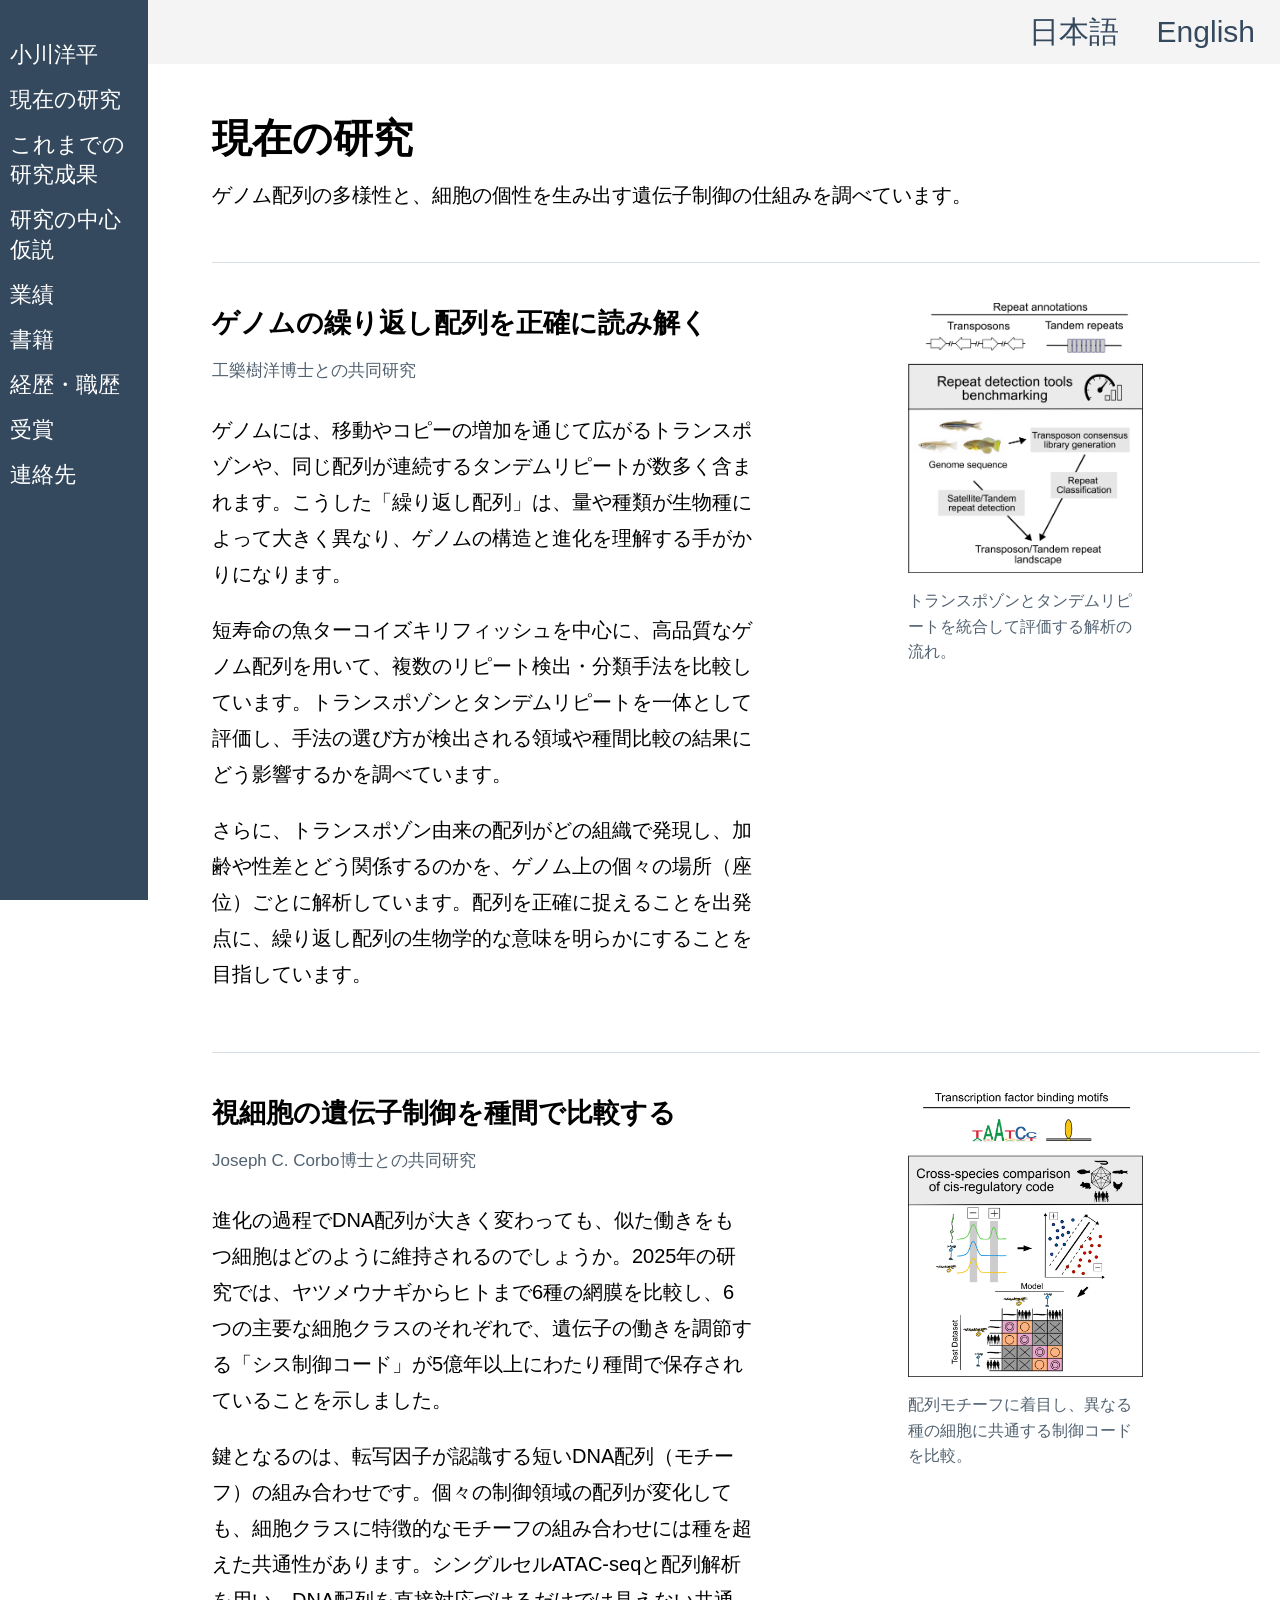
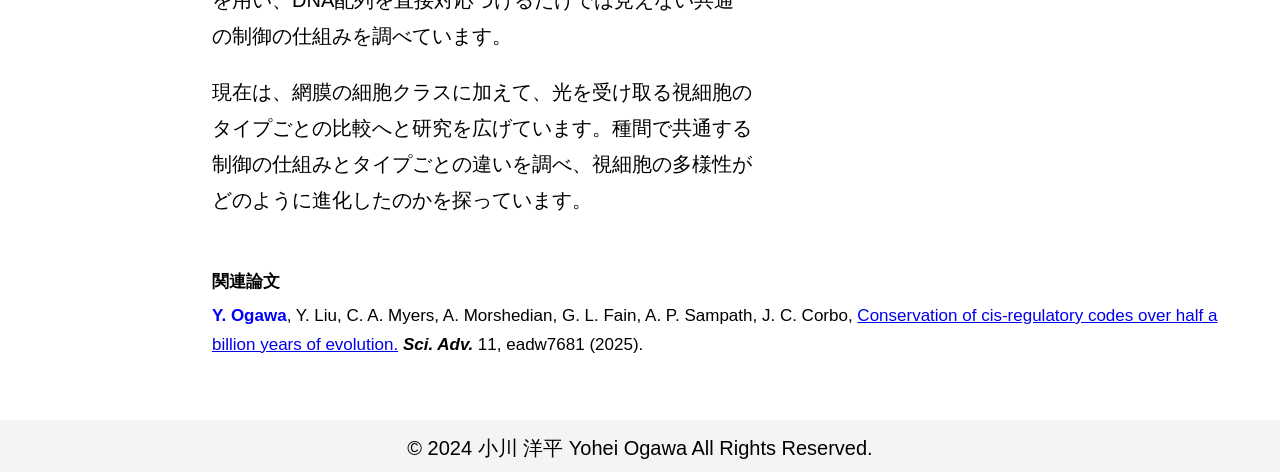
==== currentresearch.html @ 6d47179a "Update bilingual research pages and 2026 news" ====
<!DOCTYPE html>
<html lang="ja">
<head>
    <meta charset="UTF-8">
    <meta name="viewport" content="width=device-width, initial-scale=1.0">
    <title>Current Research (現在の研究) | Yohey Ogawa</title>
    <link rel="stylesheet" href="style_v2.css">
</head>
<body class="current-research-page">
    <div class="language-switch">
        <a href="#" onclick="switchLanguage('ja')">日本語</a>
        <a href="#" onclick="switchLanguage('en')">English</a>
        <div class="mobile-header">
            <div lang="ja">
                <a href="#" onclick="toggleNav()">目次</a>
            </div>
            <div lang="en" style="display: none;">
                <a href="#" onclick="toggleNav()">Menu</a>
            </div>
        </div>
    </div>

    <nav>
        <ul>
            <div lang="ja">
                <li><a href="index.html?lang=ja#overview">小川洋平</a></li>
                <li><a href="currentresearch.html?lang=ja" aria-current="page">現在の研究</a></li>
                <li><a href="research.html?lang=ja">これまでの研究成果</a></li>
                <li><a href="futureresearch.html?lang=ja">研究の中心仮説</a></li>
                <li><a href="index.html?lang=ja#publications">業績</a></li>
                <li><a href="index.html?lang=ja#books">書籍</a></li>
                <li><a href="index.html?lang=ja#career">経歴・職歴</a></li>
                <li><a href="index.html?lang=ja#awards">受賞</a></li>
                <li><a href="index.html?lang=ja#contact">連絡先</a></li>
            </div>
            <div lang="en" style="display: none;">
                <li><a href="index.html?lang=en#overview">Yohei Ogawa</a></li>
                <li><a href="currentresearch.html?lang=en" aria-current="page">Current Research</a></li>
                <li><a href="research.html?lang=en">Previous Research</a></li>
                <li><a href="futureresearch.html?lang=en">Central Research Hypothesis</a></li>
                <li><a href="index.html?lang=en#publications">Publications</a></li>
                <li><a href="index.html?lang=en#books">Books</a></li>
                <li><a href="index.html?lang=en#career">Career</a></li>
                <li><a href="index.html?lang=en#awards">Awards</a></li>
                <li><a href="index.html?lang=en#contact">Contact</a></li>
            </div>
        </ul>
    </nav>

    <main>
        <header class="current-research-header">
            <div lang="ja">
                <h1>現在の研究</h1>
                <p>ゲノム配列の多様性と、細胞の個性を生み出す遺伝子制御の仕組みを調べています。</p>
            </div>
            <div lang="en" style="display: none;">
                <h1>Current Research</h1>
                <p>Exploring genome sequence diversity and the gene regulatory mechanisms that shape cell identity.</p>
            </div>
        </header>

        <section id="repeats" class="research-topic">
            <div lang="ja" class="research-layout">
                <div class="research-copy">
                    <h2>ゲノムの繰り返し配列を正確に読み解く</h2>
                    <p class="research-collaboration">工樂樹洋博士との共同研究</p>
                    <p>ゲノムには、移動やコピーの増加を通じて広がるトランスポゾンや、同じ配列が連続するタンデムリピートが数多く含まれます。こうした「繰り返し配列」は、量や種類が生物種によって大きく異なり、ゲノムの構造と進化を理解する手がかりになります。</p>
                    <p>短寿命の魚ターコイズキリフィッシュを中心に、高品質なゲノム配列を用いて、複数のリピート検出・分類手法を比較しています。トランスポゾンとタンデムリピートを一体として評価し、手法の選び方が検出される領域や種間比較の結果にどう影響するかを調べています。</p>
                    <p>さらに、トランスポゾン由来の配列がどの組織で発現し、加齢や性差とどう関係するのかを、ゲノム上の個々の場所（座位）ごとに解析しています。配列を正確に捉えることを出発点に、繰り返し配列の生物学的な意味を明らかにすることを目指しています。</p>
                </div>
                <figure class="research-figure">
                    <img src="media_file/figures/Repeat.png" width="2152" height="2479" alt="複数の魚類ゲノムで、タンデムリピートの検出とトランスポゾンの同定・分類を組み合わせ、繰り返し配列の全体像を比較する解析の概念図。">
                    <figcaption>トランスポゾンとタンデムリピートを統合して評価する解析の流れ。</figcaption>
                </figure>
            </div>
            <div lang="en" class="research-layout" style="display: none;">
                <div class="research-copy">
                    <h2>Decoding repetitive sequences in genomes</h2>
                    <p class="research-collaboration">In collaboration with Dr. Shigehiro Kuraku</p>
                    <p>Genomes contain many repetitive sequences, including transposable elements that can move or increase in copy number and tandem repeats made of adjacent copies of a sequence. Their abundance and composition vary widely among species, offering clues to genome structure and evolution.</p>
                    <p>Using high-quality genome assemblies, with a focus on the short-lived African turquoise killifish, we compare methods for repeat detection and classification. By evaluating transposable elements and tandem repeats together, we examine how the choice of methods affects the regions we identify and the conclusions of cross-species comparisons.</p>
                    <p>We also analyze expression at individual transposable element loci across tissues to investigate associations with age and sex. Accurate repeat annotation provides the foundation for understanding the biological significance of these sequences.</p>
                </div>
                <figure class="research-figure">
                    <img src="media_file/figures/Repeat.png" width="2152" height="2479" alt="Workflow comparing repeat detection tools across fish genomes by combining tandem repeat detection with transposable element identification and classification.">
                    <figcaption>An integrated workflow for evaluating transposable elements and tandem repeats.</figcaption>
                </figure>
            </div>
        </section>

        <section id="photoreceptors" class="research-topic">
            <div lang="ja" class="research-layout">
                <div class="research-copy">
                    <h2>視細胞の遺伝子制御を種間で比較する</h2>
                    <p class="research-collaboration">Joseph C. Corbo博士との共同研究</p>
                    <p>進化の過程でDNA配列が大きく変わっても、似た働きをもつ細胞はどのように維持されるのでしょうか。2025年の研究では、ヤツメウナギからヒトまで6種の網膜を比較し、6つの主要な細胞クラスのそれぞれで、遺伝子の働きを調節する「シス制御コード」が5億年以上にわたり種間で保存されていることを示しました。</p>
                    <p>鍵となるのは、転写因子が認識する短いDNA配列（モチーフ）の組み合わせです。個々の制御領域の配列が変化しても、細胞クラスに特徴的なモチーフの組み合わせには種を超えた共通性があります。シングルセルATAC-seqと配列解析を用い、DNA配列を直接対応づけるだけでは見えない共通の制御の仕組みを調べています。</p>
                    <p>現在は、網膜の細胞クラスに加えて、光を受け取る視細胞のタイプごとの比較へと研究を広げています。種間で共通する制御の仕組みとタイプごとの違いを調べ、視細胞の多様性がどのように進化したのかを探っています。</p>
                </div>
                <figure class="research-figure">
                    <img src="media_file/figures/Cross-species.png" width="3411" height="4127" loading="lazy" alt="転写因子結合モチーフと細胞ごとのクロマチン情報からモデルを作り、異なる脊椎動物の網膜細胞間でシス制御コードを比較する概念図。">
                    <figcaption>配列モチーフに着目し、異なる種の細胞に共通する制御コードを比較。</figcaption>
                </figure>
            </div>
            <div lang="en" class="research-layout" style="display: none;">
                <div class="research-copy">
                    <h2>Comparing gene regulation across photoreceptor types</h2>
                    <p class="research-collaboration">In collaboration with Dr. Joseph C. Corbo</p>
                    <p>How do cells retain similar functions as their DNA sequences change during evolution? In our 2025 study, we compared retinas from six species, from lamprey to human, and showed that the cis-regulatory codes of all six major retinal cell classes have been conserved across species for more than 500 million years.</p>
                    <p>A key feature is the combination of short DNA motifs recognized by transcription factors. Although individual regulatory regions have changed extensively, cell-class-specific motif combinations remain similar across species. Using single-cell ATAC-seq and sequence analysis, we investigate shared regulatory mechanisms that are not apparent from direct DNA sequence alignment alone.</p>
                    <p>We are now extending these comparisons beyond retinal cell classes to individual photoreceptor types. By examining shared regulatory features and differences among types across species, we aim to understand how photoreceptor diversity evolved.</p>
                </div>
                <figure class="research-figure">
                    <img src="media_file/figures/Cross-species.png" width="3411" height="4127" loading="lazy" alt="Transcription factor binding motifs and cell-specific chromatin profiles are used to model and compare cis-regulatory codes across vertebrate retinal cells.">
                    <figcaption>Comparing regulatory codes across species through shared DNA sequence motifs.</figcaption>
                </figure>
            </div>
            <div class="research-reference">
                <p lang="ja"><b>関連論文</b></p>
                <p lang="en" style="display: none;"><b>Related publication</b></p>
                <p><span style="color: blue;"><b>Y. Ogawa</b></span>, Y. Liu, C. A. Myers, A. Morshedian, G. L. Fain, A. P. Sampath, J. C. Corbo,
                    <a href="https://doi.org/10.1126/sciadv.adw7681">Conservation of cis-regulatory codes over half a billion years of evolution.</a>
                    <b><i>Sci. Adv.</i></b> 11, eadw7681 (2025).
                </p>
            </div>
        </section>
    </main>

    <footer>
        <p>&copy; 2024 小川 洋平 Yohei Ogawa All Rights Reserved.</p>
    </footer>
    <script src="script.js" defer></script>
</body>
</html>
---- style_v2.css ----
/* 全体のレイアウト設定 */
html {
    font-size: 125%; /* 基本サイズの125% */
}

body {
    font-family: "Arial", sans-serif; /* 日本語のフォントをゴシックに変更 */
    margin: 0;
    padding: 0;
    display: flex; /* フレックスボックスレイアウト */
    flex-direction: column; /* 縦並びに配置 */
    min-height: 100vh; /* ブラウザの高さに合わせる */
}

/* デフォルトではmobile headerを非表示 */
.mobile-header {
    display: none; /* デフォルトでは非表示 */
    position: fixed;
    bottom: 50px; /* language-switch の高さを考慮 */
    right: 10px; /* 右側に少し余白を追加 */
    z-index: 1000;
    padding: 10px 20px; /* 横方向の余白を広げて見やすく */
    width: auto; /* 必要な幅だけ確保 */
    text-align: center; /* 中央揃えに変更 */
    font-size: smaller; /* 小さい文字サイズ */
    background-color: white; /* 背景を白に設定 */
    color: black; /* 文字色を黒に設定 */
    border: 2px solid black; /* 黒で周辺を囲む */
    box-shadow: 0 0 5px rgba(0, 0, 0, 0.5); /* 少しぼかした影を追加 */
    border-radius: 15px; /* 角を丸くする */
}

/* スマホ用スタイル（768px以下の画面幅の場合に表示） */
@media (max-width: 768px) {
    .mobile-header {
        display: block; /* スマホサイズで表示 */
    }
}

/* Add styles for mobile navigation */
@media (max-width: 768px) {
    body {
        display: flex;
        flex-direction: column;
        height: 100vh;
        overflow: hidden;
    }
    nav {
        background-color: #35495e;
        color: white;
        position: fixed; /* 固定配置 */
        top: 0;
        bottom: 0;
        padding: 20px 10px;
        z-index: 2500; /* 言語バーの上に表示 */
        display: none;
        flex: 1;
        overflow-y: auto;
        width: 50%; /* モバイルでは幅を50%に設定 */
    }
    nav.active {
        display: block;
    }
    main {
        flex: 1;
        overflow-y: auto;
        margin-left: 5%; /* navの幅に合わせて左余白を調整 */
        margin-right: 5%; 
        width: 90%;
        /*width: 50%;  残りのスペースを使用 */
    }
}

/* スマホ以外のデバイス用スタイル */
@media (min-width: 769px) {

    /* ナビゲーション */
    nav {
        width: 10%; /* ブラウザ幅の10%を使用 */
        background-color: #35495e;
        color: white;
        position: fixed; /* 固定配置 */
        top: 0;
        bottom: 0;
        padding: 20px 10px;
        z-index: 2500; /* 言語バーの上に表示 */
        overflow-y: auto;
    }

    /* メインコンテンツ */
    main {
        margin-left: 15%; /* navの幅に合わせて左余白を調整 */
        width: 85%; /* 残りのスペースを使用 */
        padding: 20px;
        box-sizing: border-box; /* パディングを幅に含める */
    }

}



h2 {
    margin-top: 40px;
}

#books {
    scroll-margin-top: 5rem;
}

#books p {
    text-indent: 0;
    margin-top: 0.5em;
    line-height: 1.7;
}

p {
    margin-top: 5px;
    margin-bottom: 0px;
    text-indent: 2em; /* インデントを1文字分に設定 */
}

/* ヘッダー部分 */
.header-content {
    display: flex;
    align-items: center;
    gap: 30px; /* 画像とタイトルの間隔 */
    padding: 20px;
}

.site-introduction {
    margin: 1rem 0 0;
    text-indent: 0;
    line-height: 1.7;
}

/* プロフィール画像 */
.profile-image {
    width: 160px;
    height: 160px;
    border-radius: 40%; /* 画像を丸くする */
}

/* 画像の大きさと位置を調整 */
.res11-image,.res12-image {
    width: 70%; /* 画像の幅を設定 (必要に応じて変更) */
    height: auto; /* 高さを自動調整してアスペクト比を保持 */
    display: block; /* ブロック要素にして中央揃えを可能にする */
    margin: 20px 20px; /* 上下に20pxの余白を追加し、左右中央揃え */
    /*margin: 20px auto; /* 上下に20pxの余白を追加し、左右中央揃え */
    /*border-radius: 10px; /* 角を丸くする（任意） */
    /*box-shadow: 0px 4px 6px rgba(0, 0, 0, 0.1); /* 影を追加（任意） */
    border: 2px solid black; /* 黒い枠を追加 */
    padding: 15px; /* 枠と画像の間に余白を追加 */
}

.res21-image {
    width: 40%; /* 画像の幅を設定 (必要に応じて変更) */
    height: auto; /* 高さを自動調整してアスペクト比を保持 */
    display: block; /* ブロック要素にして中央揃えを可能にする */
    margin: 20px 20px; /* 上下に20pxの余白を追加し、左右中央揃え */
    border: 2px solid black; /* 黒い枠を追加 */
    padding: 15px; /* 枠と画像の間に余白を追加 */
}
.res22-image {
    width: 30%; /* 画像の幅を設定 (必要に応じて変更) */
    height: auto; /* 高さを自動調整してアスペクト比を保持 */
    display: block; /* ブロック要素にして中央揃えを可能にする */
    margin: 20px 20px; /* 上下に20pxの余白を追加し、左右中央揃え */
    border: 2px solid black; /* 黒い枠を追加 */
    padding: 15px; /* 枠と画像の間に余白を追加 */
}

/* 言語切り替えボタン */
.language-switch {
    text-align: right;
    padding: 10px;
    background-color: #f4f4f4;
    position: sticky;
    top: 0;
    right: 0;
    z-index: 2000; /* ナビより前面に出す */
    display: flex;
    justify-content: flex-end;
    align-items: center;
    min-height: 44px; /* 日本語/English の高さを揃える */
    gap: 8px;
}

.language-switch a {
    margin: 0 5px;
    text-decoration: none;
    color: #35495e;
    font-size: 1.5em; /* フォントサイズを大きく */
    display: inline-flex;
    align-items: center;
    justify-content: center;
    height: 32px;
    padding: 0 10px;
    line-height: 1;
}

.update-history ul {
    list-style: none;
    padding: 0;
    margin: 0;
}

.update-history ul li {
    font-size: 0.9em;
    color: #cccccc;
    margin-bottom: 8px;
    line-height: 1.5;
    overflow-wrap: anywhere;
}

.update-history ul li a {
    color: #ffffff;
    font-size: inherit;
    text-decoration: underline;
    text-underline-offset: 0.15em;
}


nav ul {
    list-style: none;
    padding: 0;
}

nav ul li {
    margin: 15px 0;
}

nav ul li a {
    color: white;
    text-decoration: none;
    font-size: 1.1em;
}

/* 研究ページ: 左に文章、右に図を配置 */
.current-research-page main,
.previous-research-page main,
.hypothesis-page main {
    min-width: 0;
    min-height: 0;
    overflow-wrap: break-word;
}

.current-research-page p,
.previous-research-page p,
.hypothesis-page p {
    text-indent: 0;
}

.current-research-header {
    margin-bottom: 2.5rem;
}

.current-research-header h1 {
    margin-bottom: 0.6rem;
}

.current-research-header p {
    line-height: 1.7;
}

.hypothesis-header .research-mission {
    margin: 1.5rem 0 2rem;
    padding: 1rem;
    border: 1px solid #35495e;
    font-size: 1.15rem;
    line-height: 1.8;
}

.research-ideas {
    padding-left: 1.5rem;
}

.research-ideas > li + li {
    margin-top: 2rem;
}

.research-ideas h3 {
    margin: 0 0 0.75rem;
    line-height: 1.5;
}

.research-topic {
    padding: 2rem 0;
    border-top: 1px solid #d6dde3;
    scroll-margin-top: 5rem;
}

.research-layout {
    display: grid;
    grid-template-columns: minmax(0, 1.15fr) minmax(0, 1fr);
    gap: clamp(1.25rem, 3vw, 3rem);
    align-items: start;
}

.research-copy h2 {
    margin: 0 0 0.65rem;
    font-size: 1.35rem;
    line-height: 1.5;
}

.research-copy p {
    margin: 0 0 1rem;
    line-height: 1.8;
}

.research-copy .research-collaboration {
    color: #526271;
    font-size: 0.85rem;
    margin-bottom: 1.25rem;
}

.research-figure {
    min-width: 0;
    margin: 0;
}

.current-research-page .research-figure {
    width: 50%;
    justify-self: center;
}

.previous-research-page .research-diagram {
    width: 70%;
    justify-self: center;
}

.research-figure img {
    display: block;
    width: 100%;
    height: auto;
}

.research-figure figcaption {
    margin-top: 0.75rem;
    color: #526271;
    font-size: 0.8rem;
    line-height: 1.6;
}

.research-reference {
    margin-top: 1.5rem;
    font-size: 0.85rem;
    line-height: 1.7;
}

.previous-research-title {
    margin: 2rem 0 1.5rem;
    font-size: 1.5rem;
    line-height: 1.5;
}

.research-result-row {
    margin: 2rem 0;
}

.research-result-row .research-copy h3 {
    margin-top: 0;
}

.research-media-stack {
    display: grid;
    gap: 2rem;
    min-width: 0;
}

.research-figure video {
    display: block;
    width: 100%;
    height: auto;
}

.research-figure figcaption p + p {
    margin-top: 0.5rem;
}

.research-notes {
    margin-top: 2rem;
}

.research-media-reports {
    line-height: 1.6;
}

@media (max-width: 768px) {
    .research-layout {
        grid-template-columns: minmax(0, 1fr);
        gap: 1rem;
    }

    .research-topic {
        padding: 1.5rem 0;
        scroll-margin-top: 1rem;
    }

    #books {
        scroll-margin-top: 1rem;
    }

    .current-research-page main,
    .previous-research-page main,
    .hypothesis-page main {
        box-sizing: border-box;
        padding-bottom: 5rem;
    }

    .current-research-page footer p,
    .previous-research-page footer p,
    .hypothesis-page footer p {
        font-size: 0.8rem;
        line-height: 1.5;
    }
}

/* フッター */
footer {
    text-align: center;
    margin-top: auto;
    padding: 10px;
    background-color: #f4f4f4;
    width: 100%; /* ブラウザ幅に合わせる */
    margin-top: auto; /* ページ内容の後に配置 */
    box-sizing: border-box; /* パディングを幅に含める */
    position: relative; /* 固定されない通常の配置 */
}
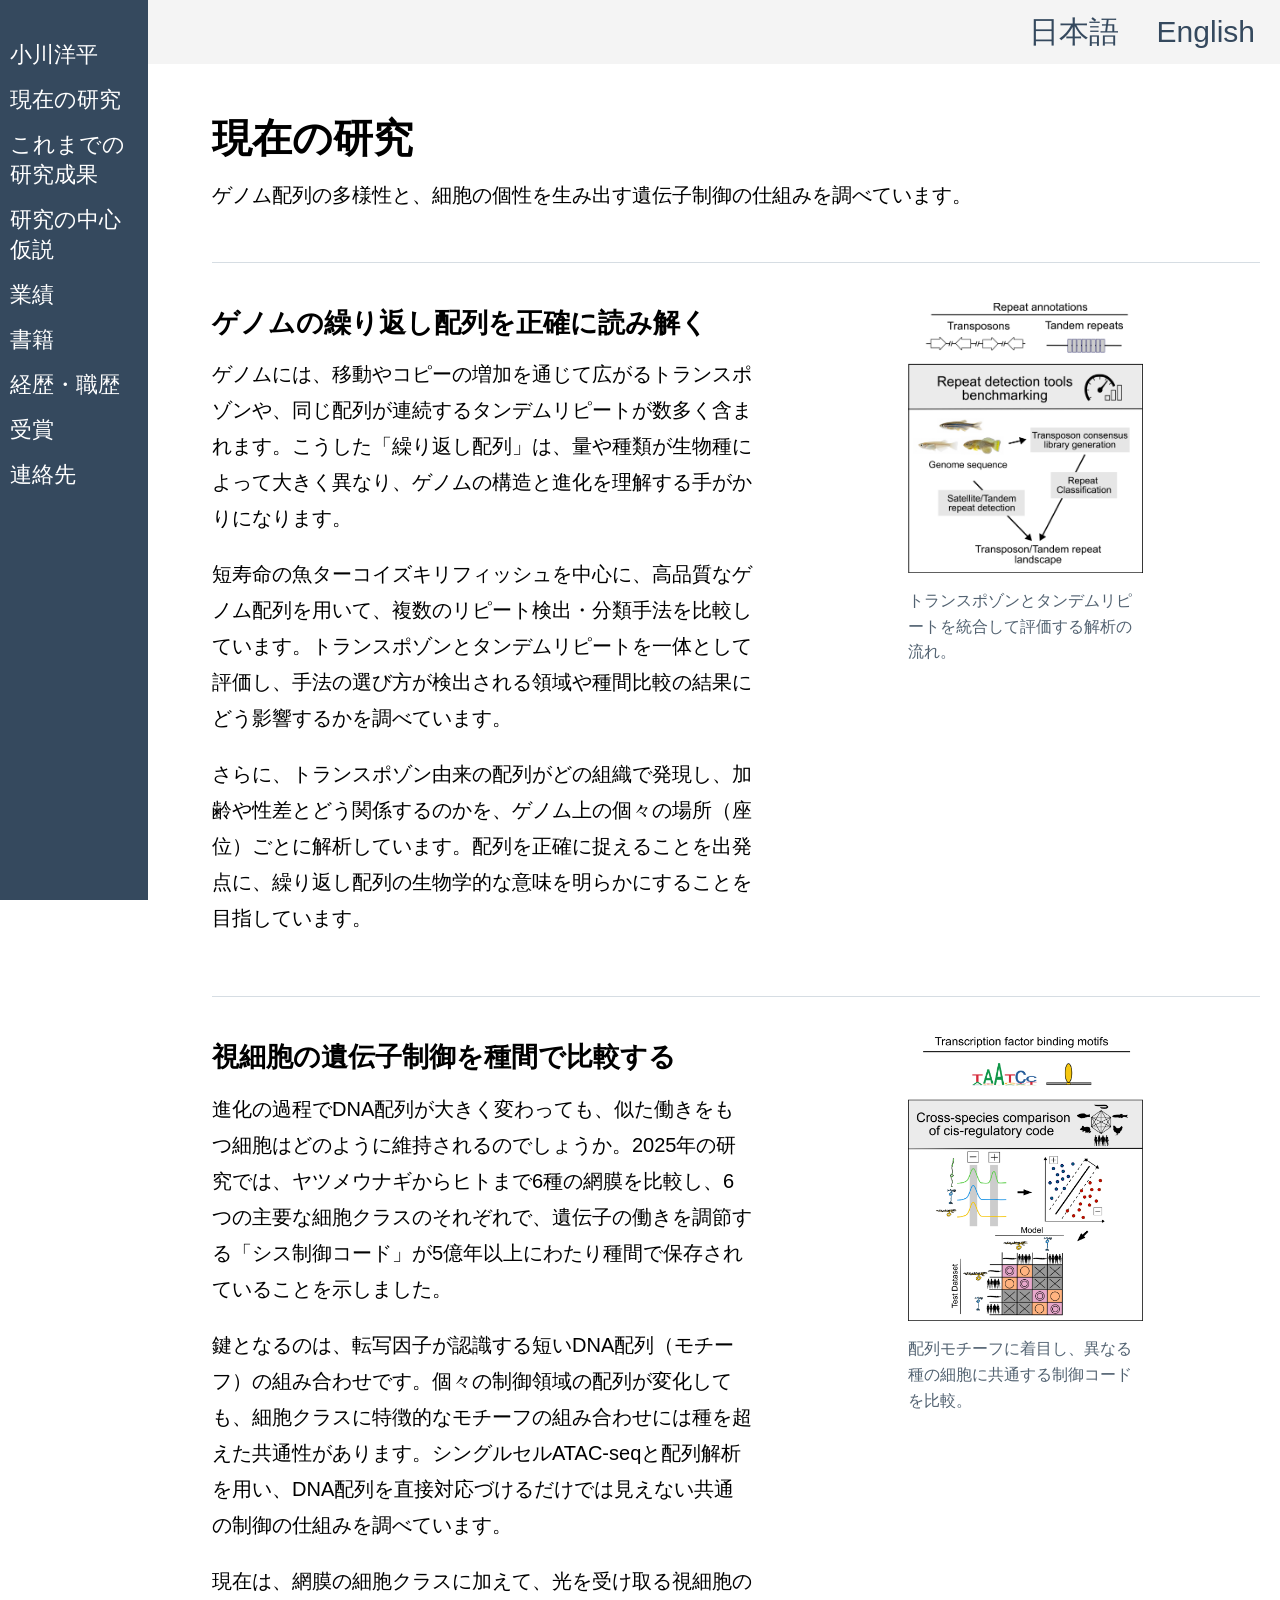
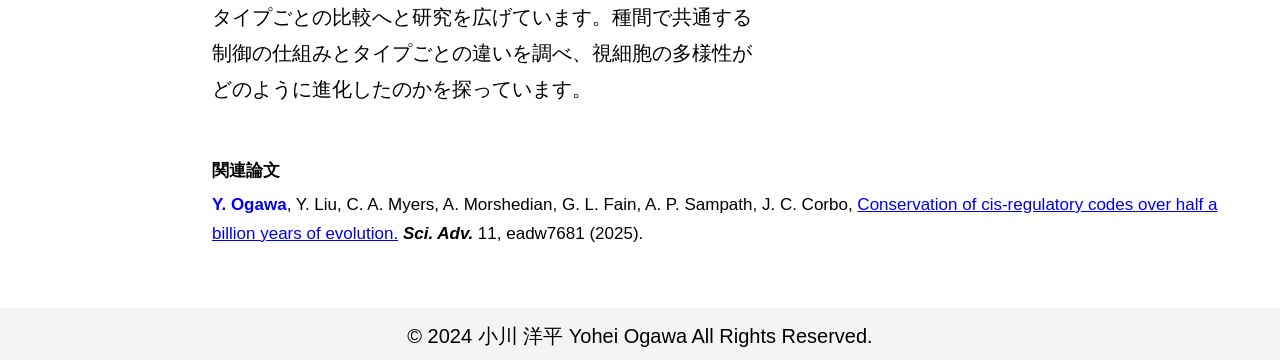
==== commit aa444e64: "Remove collaboration labels from research pages" ====
--- a/currentresearch.html
+++ b/currentresearch.html
@@ -2,25 +2,27 @@
 <html lang="ja">
 <head>
     <meta charset="UTF-8">
+    <meta http-equiv="Content-Security-Policy" content="default-src 'none'; script-src 'self' file:; style-src 'self' file:; img-src 'self' file:; media-src 'self' file:; base-uri 'none'; form-action 'none'; object-src 'none'; frame-src 'none'; worker-src 'none'; connect-src 'none'">
+    <meta name="referrer" content="strict-origin-when-cross-origin">
     <meta name="viewport" content="width=device-width, initial-scale=1.0">
     <title>Current Research (現在の研究) | Yohey Ogawa</title>
-    <link rel="stylesheet" href="style_v2.css">
+    <link rel="stylesheet" href="style_v2.css?v=security-20260919">
 </head>
 <body class="current-research-page">
     <div class="language-switch">
-        <a href="#" onclick="switchLanguage('ja')">日本語</a>
-        <a href="#" onclick="switchLanguage('en')">English</a>
+        <a href="#" data-language="ja">日本語</a>
+        <a href="#" data-language="en">English</a>
         <div class="mobile-header">
             <div lang="ja">
-                <a href="#" onclick="toggleNav()">目次</a>
+                <a href="#" data-nav-toggle aria-controls="site-navigation" aria-expanded="false">目次</a>
             </div>
-            <div lang="en" style="display: none;">
-                <a href="#" onclick="toggleNav()">Menu</a>
+            <div lang="en" hidden>
+                <a href="#" data-nav-toggle aria-controls="site-navigation" aria-expanded="false">Menu</a>
             </div>
         </div>
     </div>
 
-    <nav>
+    <nav id="site-navigation">
         <ul>
             <div lang="ja">
                 <li><a href="index.html?lang=ja#overview">小川洋平</a></li>
@@ -33,7 +35,7 @@
                 <li><a href="index.html?lang=ja#awards">受賞</a></li>
                 <li><a href="index.html?lang=ja#contact">連絡先</a></li>
             </div>
-            <div lang="en" style="display: none;">
+            <div lang="en" hidden>
                 <li><a href="index.html?lang=en#overview">Yohei Ogawa</a></li>
                 <li><a href="currentresearch.html?lang=en" aria-current="page">Current Research</a></li>
                 <li><a href="research.html?lang=en">Previous Research</a></li>
@@ -53,7 +55,7 @@
                 <h1>現在の研究</h1>
                 <p>ゲノム配列の多様性と、細胞の個性を生み出す遺伝子制御の仕組みを調べています。</p>
             </div>
-            <div lang="en" style="display: none;">
+            <div lang="en" hidden>
                 <h1>Current Research</h1>
                 <p>Exploring genome sequence diversity and the gene regulatory mechanisms that shape cell identity.</p>
             </div>
@@ -63,7 +65,6 @@
             <div lang="ja" class="research-layout">
                 <div class="research-copy">
                     <h2>ゲノムの繰り返し配列を正確に読み解く</h2>
-                    <p class="research-collaboration">工樂樹洋博士との共同研究</p>
                     <p>ゲノムには、移動やコピーの増加を通じて広がるトランスポゾンや、同じ配列が連続するタンデムリピートが数多く含まれます。こうした「繰り返し配列」は、量や種類が生物種によって大きく異なり、ゲノムの構造と進化を理解する手がかりになります。</p>
                     <p>短寿命の魚ターコイズキリフィッシュを中心に、高品質なゲノム配列を用いて、複数のリピート検出・分類手法を比較しています。トランスポゾンとタンデムリピートを一体として評価し、手法の選び方が検出される領域や種間比較の結果にどう影響するかを調べています。</p>
                     <p>さらに、トランスポゾン由来の配列がどの組織で発現し、加齢や性差とどう関係するのかを、ゲノム上の個々の場所（座位）ごとに解析しています。配列を正確に捉えることを出発点に、繰り返し配列の生物学的な意味を明らかにすることを目指しています。</p>
@@ -73,10 +74,9 @@
                     <figcaption>トランスポゾンとタンデムリピートを統合して評価する解析の流れ。</figcaption>
                 </figure>
             </div>
-            <div lang="en" class="research-layout" style="display: none;">
+            <div lang="en" class="research-layout" hidden>
                 <div class="research-copy">
                     <h2>Decoding repetitive sequences in genomes</h2>
-                    <p class="research-collaboration">In collaboration with Dr. Shigehiro Kuraku</p>
                     <p>Genomes contain many repetitive sequences, including transposable elements that can move or increase in copy number and tandem repeats made of adjacent copies of a sequence. Their abundance and composition vary widely among species, offering clues to genome structure and evolution.</p>
                     <p>Using high-quality genome assemblies, with a focus on the short-lived African turquoise killifish, we compare methods for repeat detection and classification. By evaluating transposable elements and tandem repeats together, we examine how the choice of methods affects the regions we identify and the conclusions of cross-species comparisons.</p>
                     <p>We also analyze expression at individual transposable element loci across tissues to investigate associations with age and sex. Accurate repeat annotation provides the foundation for understanding the biological significance of these sequences.</p>
@@ -92,7 +92,6 @@
             <div lang="ja" class="research-layout">
                 <div class="research-copy">
                     <h2>視細胞の遺伝子制御を種間で比較する</h2>
-                    <p class="research-collaboration">Joseph C. Corbo博士との共同研究</p>
                     <p>進化の過程でDNA配列が大きく変わっても、似た働きをもつ細胞はどのように維持されるのでしょうか。2025年の研究では、ヤツメウナギからヒトまで6種の網膜を比較し、6つの主要な細胞クラスのそれぞれで、遺伝子の働きを調節する「シス制御コード」が5億年以上にわたり種間で保存されていることを示しました。</p>
                     <p>鍵となるのは、転写因子が認識する短いDNA配列（モチーフ）の組み合わせです。個々の制御領域の配列が変化しても、細胞クラスに特徴的なモチーフの組み合わせには種を超えた共通性があります。シングルセルATAC-seqと配列解析を用い、DNA配列を直接対応づけるだけでは見えない共通の制御の仕組みを調べています。</p>
                     <p>現在は、網膜の細胞クラスに加えて、光を受け取る視細胞のタイプごとの比較へと研究を広げています。種間で共通する制御の仕組みとタイプごとの違いを調べ、視細胞の多様性がどのように進化したのかを探っています。</p>
@@ -102,10 +101,9 @@
                     <figcaption>配列モチーフに着目し、異なる種の細胞に共通する制御コードを比較。</figcaption>
                 </figure>
             </div>
-            <div lang="en" class="research-layout" style="display: none;">
+            <div lang="en" class="research-layout" hidden>
                 <div class="research-copy">
                     <h2>Comparing gene regulation across photoreceptor types</h2>
-                    <p class="research-collaboration">In collaboration with Dr. Joseph C. Corbo</p>
                     <p>How do cells retain similar functions as their DNA sequences change during evolution? In our 2025 study, we compared retinas from six species, from lamprey to human, and showed that the cis-regulatory codes of all six major retinal cell classes have been conserved across species for more than 500 million years.</p>
                     <p>A key feature is the combination of short DNA motifs recognized by transcription factors. Although individual regulatory regions have changed extensively, cell-class-specific motif combinations remain similar across species. Using single-cell ATAC-seq and sequence analysis, we investigate shared regulatory mechanisms that are not apparent from direct DNA sequence alignment alone.</p>
                     <p>We are now extending these comparisons beyond retinal cell classes to individual photoreceptor types. By examining shared regulatory features and differences among types across species, we aim to understand how photoreceptor diversity evolved.</p>
@@ -117,8 +115,8 @@
             </div>
             <div class="research-reference">
                 <p lang="ja"><b>関連論文</b></p>
-                <p lang="en" style="display: none;"><b>Related publication</b></p>
-                <p><span style="color: blue;"><b>Y. Ogawa</b></span>, Y. Liu, C. A. Myers, A. Morshedian, G. L. Fain, A. P. Sampath, J. C. Corbo,
+                <p lang="en" hidden><b>Related publication</b></p>
+                <p><span class="publication-author"><b>Y. Ogawa</b></span>, Y. Liu, C. A. Myers, A. Morshedian, G. L. Fain, A. P. Sampath, J. C. Corbo,
                     <a href="https://doi.org/10.1126/sciadv.adw7681">Conservation of cis-regulatory codes over half a billion years of evolution.</a>
                     <b><i>Sci. Adv.</i></b> 11, eadw7681 (2025).
                 </p>
@@ -129,6 +127,6 @@
     <footer>
         <p>&copy; 2024 小川 洋平 Yohei Ogawa All Rights Reserved.</p>
     </footer>
-    <script src="script.js" defer></script>
+    <script src="script.js?v=security-20260919" defer></script>
 </body>
 </html>
--- a/style_v2.css
+++ b/style_v2.css
@@ -1,6 +1,23 @@
 /* 全体のレイアウト設定 */
 html {
     font-size: 125%; /* 基本サイズの125% */
+}
+
+/* hidden must take precedence over grid/flex rules when switching languages. */
+[hidden] {
+    display: none !important;
+}
+
+.publication-author {
+    color: blue;
+}
+
+.citation-entry {
+    margin-top: 10px;
+}
+
+.timeline-entry {
+    margin-top: 0.5em;
 }
 
 body {
@@ -199,6 +216,10 @@
     line-height: 1;
 }
 
+.update-history p {
+    text-indent: 0;
+}
+
 .update-history ul {
     list-style: none;
     padding: 0;
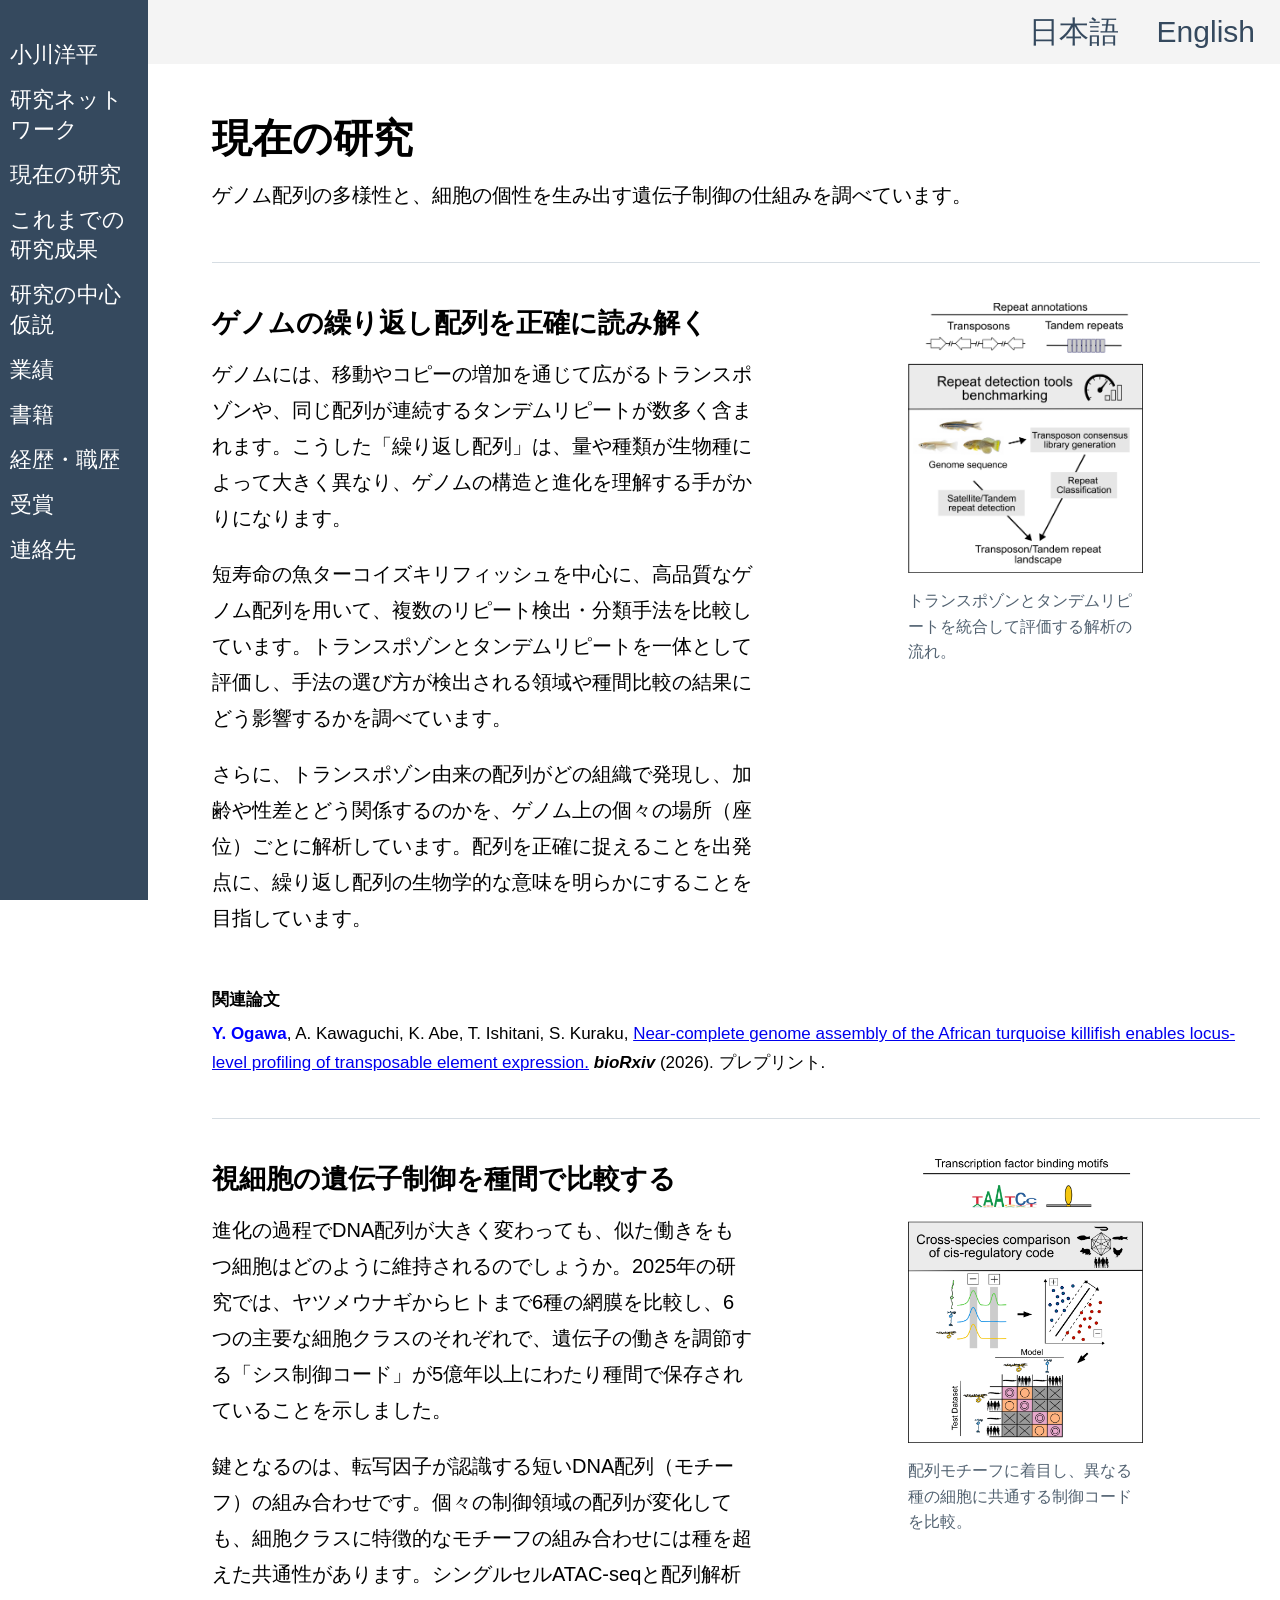
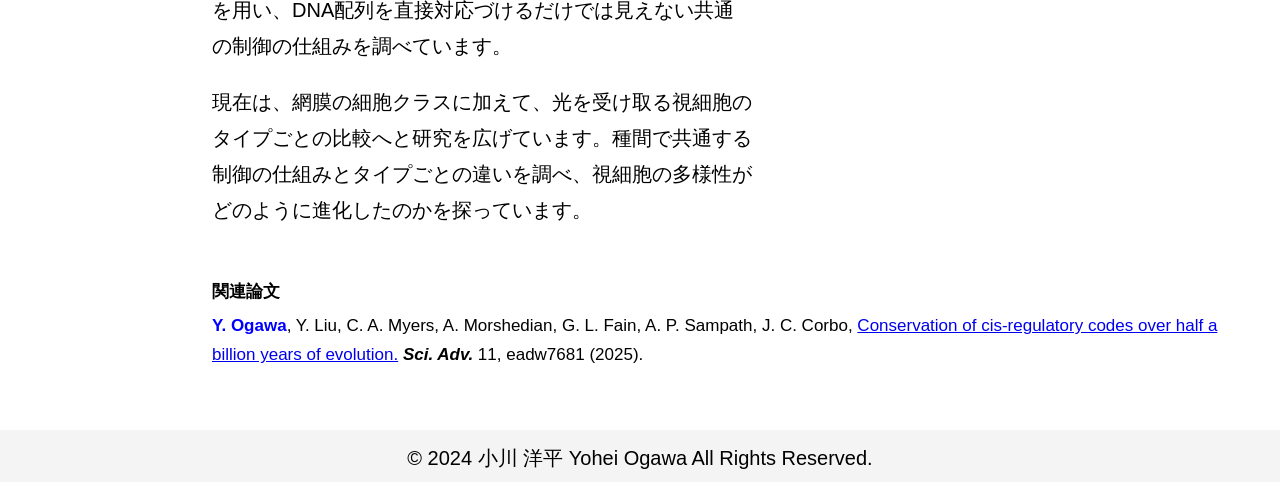
==== commit b151ef2f: "Add killifish preprint and research network updates" ====
--- a/currentresearch.html
+++ b/currentresearch.html
@@ -6,7 +6,7 @@
     <meta name="referrer" content="strict-origin-when-cross-origin">
     <meta name="viewport" content="width=device-width, initial-scale=1.0">
     <title>Current Research (現在の研究) | Yohey Ogawa</title>
-    <link rel="stylesheet" href="style_v2.css?v=security-20260919">
+    <link rel="stylesheet" href="style_v2.css?v=network-20260920">
 </head>
 <body class="current-research-page">
     <div class="language-switch">
@@ -26,6 +26,7 @@
         <ul>
             <div lang="ja">
                 <li><a href="index.html?lang=ja#overview">小川洋平</a></li>
+                <li><a href="network.html?lang=ja">研究ネットワーク</a></li>
                 <li><a href="currentresearch.html?lang=ja" aria-current="page">現在の研究</a></li>
                 <li><a href="research.html?lang=ja">これまでの研究成果</a></li>
                 <li><a href="futureresearch.html?lang=ja">研究の中心仮説</a></li>
@@ -37,6 +38,7 @@
             </div>
             <div lang="en" hidden>
                 <li><a href="index.html?lang=en#overview">Yohei Ogawa</a></li>
+                <li><a href="network.html?lang=en">Research Network</a></li>
                 <li><a href="currentresearch.html?lang=en" aria-current="page">Current Research</a></li>
                 <li><a href="research.html?lang=en">Previous Research</a></li>
                 <li><a href="futureresearch.html?lang=en">Central Research Hypothesis</a></li>
@@ -86,6 +88,14 @@
                     <figcaption>An integrated workflow for evaluating transposable elements and tandem repeats.</figcaption>
                 </figure>
             </div>
+            <div class="research-reference">
+                <p lang="ja"><b>関連論文</b></p>
+                <p lang="en" hidden><b>Related publication</b></p>
+                <p><span class="publication-author"><b>Y. Ogawa</b></span>, A. Kawaguchi, K. Abe, T. Ishitani, S. Kuraku,
+                    <a href="https://www.biorxiv.org/content/10.64898/2026.10.12.757905v1">Near-complete genome assembly of the African turquoise killifish enables locus-level profiling of transposable element expression.</a>
+                    <b><i>bioRxiv</i></b> (2026). <span lang="ja">プレプリント</span><span lang="en" hidden>Preprint</span>.
+                </p>
+            </div>
         </section>
 
         <section id="photoreceptors" class="research-topic">
--- a/style_v2.css
+++ b/style_v2.css
@@ -150,6 +150,11 @@
     line-height: 1.7;
 }
 
+.network-introduction {
+    text-indent: 0;
+    line-height: 1.7;
+}
+
 /* プロフィール画像 */
 .profile-image {
     width: 160px;
@@ -260,7 +265,8 @@
 /* 研究ページ: 左に文章、右に図を配置 */
 .current-research-page main,
 .previous-research-page main,
-.hypothesis-page main {
+.hypothesis-page main,
+.research-network-page main {
     min-width: 0;
     min-height: 0;
     overflow-wrap: break-word;
@@ -268,7 +274,8 @@
 
 .current-research-page p,
 .previous-research-page p,
-.hypothesis-page p {
+.hypothesis-page p,
+.research-network-page p {
     text-indent: 0;
 }
 
@@ -407,6 +414,117 @@
     line-height: 1.6;
 }
 
+/* 研究ネットワーク: キーワードごとに研究者と研究の接点を紹介 */
+.network-header {
+    max-width: 54rem;
+    margin-bottom: 2rem;
+}
+
+.network-header h1 {
+    margin-bottom: 0.6rem;
+}
+
+.network-header p {
+    line-height: 1.8;
+}
+
+.network-index,
+.network-keywords,
+.network-links {
+    display: flex;
+    flex-wrap: wrap;
+    gap: 0.5rem 1rem;
+    list-style: none;
+    padding: 0;
+}
+
+.network-index {
+    margin: 1.25rem 0 0;
+    line-height: 1.7;
+}
+
+.network-group {
+    max-width: 64rem;
+    padding: 2rem 0;
+    border-top: 1px solid #d6dde3;
+    scroll-margin-top: 5rem;
+}
+
+.network-group h2 {
+    margin: 0 0 1rem;
+    font-size: 1.35rem;
+    line-height: 1.5;
+}
+
+.network-keywords {
+    gap: 0.4rem;
+    margin: 0 0 1.25rem;
+}
+
+.network-keywords li {
+    padding: 0.25rem 0.65rem;
+    border: 1px solid #d6dde3;
+    border-radius: 0.3rem;
+    background: #f4f6f8;
+    color: #35495e;
+    font-size: 0.8rem;
+    line-height: 1.5;
+}
+
+.network-person h3,
+.network-contact-name {
+    font-size: 1.4rem;
+    line-height: 1.5;
+}
+
+.network-person h3 {
+    margin: 0 0 0.35rem;
+}
+
+.network-person + .network-contact {
+    margin-top: 10px;
+}
+
+.network-affiliation {
+    color: #526271;
+    font-size: 0.9rem;
+    line-height: 1.6;
+}
+
+.network-links {
+    margin: 0.75rem 0 1.25rem;
+    font-size: 0.9rem;
+    line-height: 1.7;
+}
+
+.research-network-page main a {
+    color: #244e73;
+    text-underline-offset: 0.15em;
+}
+
+.network-details {
+    display: grid;
+    grid-template-columns: minmax(0, 1fr) minmax(0, 1fr);
+    gap: 1.25rem 2.5rem;
+    margin: 0;
+}
+
+.network-details dt {
+    font-weight: bold;
+    margin-bottom: 0.4rem;
+    color: #35495e;
+    line-height: 1.5;
+}
+
+.network-details dd {
+    margin: 0;
+    line-height: 1.8;
+}
+
+.network-details dd p + p {
+    margin-top: 0.75rem;
+}
+
 @media (max-width: 768px) {
     .research-layout {
         grid-template-columns: minmax(0, 1fr);
@@ -424,16 +542,27 @@
 
     .current-research-page main,
     .previous-research-page main,
-    .hypothesis-page main {
+    .hypothesis-page main,
+    .research-network-page main {
         box-sizing: border-box;
         padding-bottom: 5rem;
     }
 
     .current-research-page footer p,
     .previous-research-page footer p,
-    .hypothesis-page footer p {
+    .hypothesis-page footer p,
+    .research-network-page footer p {
         font-size: 0.8rem;
         line-height: 1.5;
+    }
+
+    .network-group {
+        padding: 1.5rem 0;
+        scroll-margin-top: 1rem;
+    }
+
+    .network-details {
+        grid-template-columns: minmax(0, 1fr);
     }
 }
 
